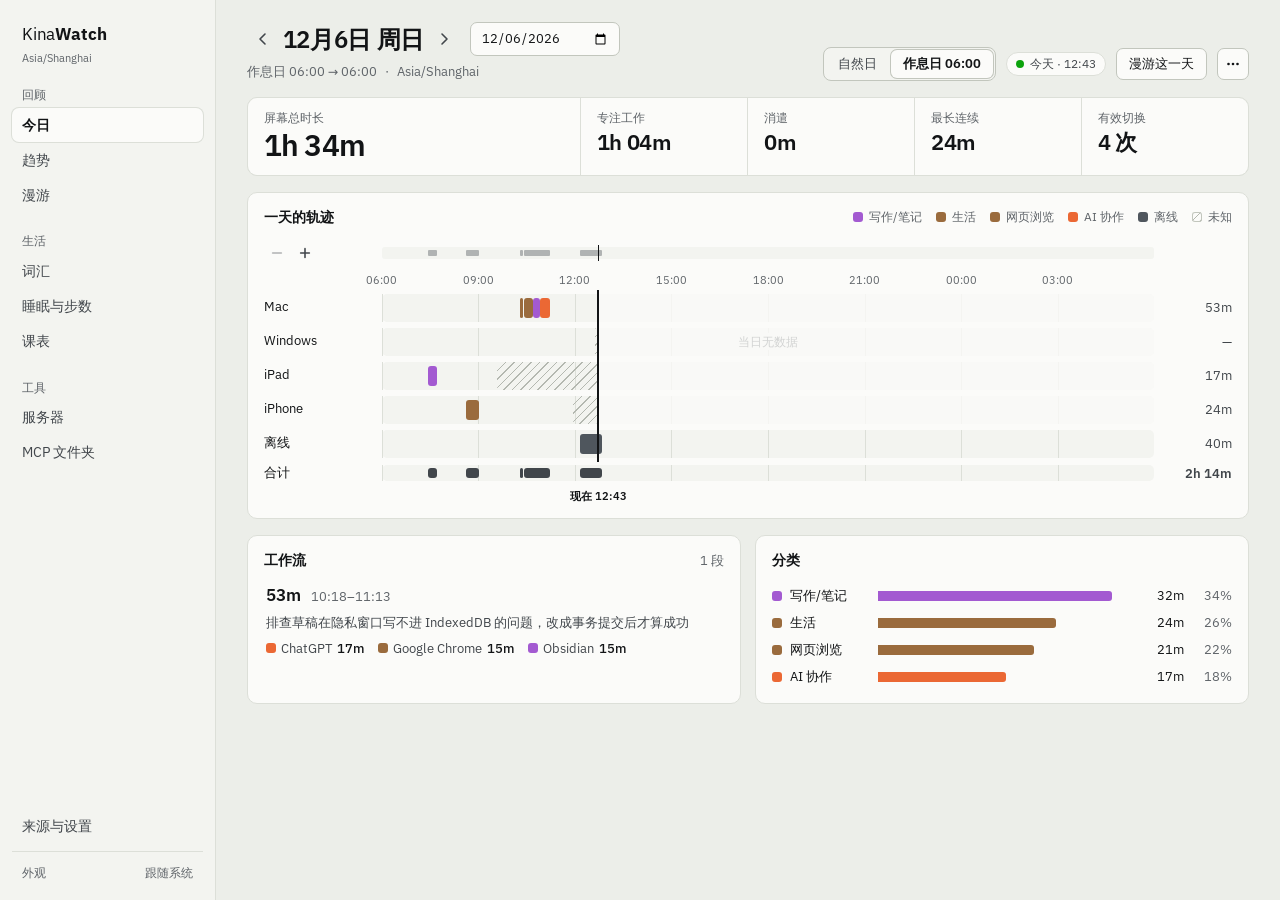
==== branch/cloud-resources/index.html @ ad437a4f "Update previews" ====
<!doctype html>
<html lang="zh-CN">
<head>
<meta charset="utf-8">
<meta name="viewport" content="width=device-width, initial-scale=1">
<meta name="color-scheme" content="light dark">
<title>KinaWatch</title>
  <script type="module" crossorigin src="./assets/index-CEOjoVOU.js"></script>
  <link rel="modulepreload" crossorigin href="./assets/time-CAY5uYnl.js">
  <link rel="modulepreload" crossorigin href="./assets/route-CMRrT-E0.js">
  <link rel="modulepreload" crossorigin href="./assets/settings-DSFRvYmw.js">
  <link rel="modulepreload" crossorigin href="./assets/drafts-D90-OTZx.js">
  <link rel="modulepreload" crossorigin href="./assets/sources-DfZK_-op.js">
  <link rel="stylesheet" crossorigin href="./assets/index-Bk5cP_tv.css">
</head>
<body>
<div id="root"></div>
</body>
</html>
---- branch/cloud-resources/assets/index-Bk5cP_tv.css ----
@font-face{font-family:IBM Plex Sans;font-style:normal;font-display:swap;font-weight:400;src:url(./ibm-plex-sans-cyrillic-ext-400-normal-g30qAdWV.woff2)format("woff2"),url(./ibm-plex-sans-cyrillic-ext-400-normal-Dsrv2Tcn.woff)format("woff");unicode-range:U+460-52F,U+1C80-1C8A,U+20B4,U+2DE0-2DFF,U+A640-A69F,U+FE2E-FE2F}@font-face{font-family:IBM Plex Sans;font-style:normal;font-display:swap;font-weight:400;src:url(./ibm-plex-sans-cyrillic-400-normal-DZqxrq2p.woff2)format("woff2"),url(./ibm-plex-sans-cyrillic-400-normal-BTotfTJu.woff)format("woff");unicode-range:U+301,U+400-45F,U+490-491,U+4B0-4B1,U+2116}@font-face{font-family:IBM Plex Sans;font-style:normal;font-display:swap;font-weight:400;src:url(./ibm-plex-sans-greek-400-normal-_efipK4i.woff2)format("woff2"),url(./ibm-plex-sans-greek-400-normal-D9ESIMu3.woff)format("woff");unicode-range:U+370-377,U+37A-37F,U+384-38A,U+38C,U+38E-3A1,U+3A3-3FF}@font-face{font-family:IBM Plex Sans;font-style:normal;font-display:swap;font-weight:400;src:url(./ibm-plex-sans-vietnamese-400-normal-DG4YqDda.woff2)format("woff2"),url(./ibm-plex-sans-vietnamese-400-normal-fK1oJ5dG.woff)format("woff");unicode-range:U+102-103,U+110-111,U+128-129,U+168-169,U+1A0-1A1,U+1AF-1B0,U+300-301,U+303-304,U+308-309,U+323,U+329,U+1EA0-1EF9,U+20AB}@font-face{font-family:IBM Plex Sans;font-style:normal;font-display:swap;font-weight:400;src:url(./ibm-plex-sans-latin-ext-400-normal-C5H60-Va.woff2)format("woff2"),url(./ibm-plex-sans-latin-ext-400-normal-RBey6euL.woff)format("woff");unicode-range:U+100-2BA,U+2BD-2C5,U+2C7-2CC,U+2CE-2D7,U+2DD-2FF,U+304,U+308,U+329,U+1D00-1DBF,U+1E00-1E9F,U+1EF2-1EFF,U+2020,U+20A0-20AB,U+20AD-20C0,U+2113,U+2C60-2C7F,U+A720-A7FF}@font-face{font-family:IBM Plex Sans;font-style:normal;font-display:swap;font-weight:400;src:url(./ibm-plex-sans-latin-400-normal-CDDApCn2.woff2)format("woff2"),url(./ibm-plex-sans-latin-400-normal-CYLoc0-x.woff)format("woff");unicode-range:U+??,U+131,U+152-153,U+2BB-2BC,U+2C6,U+2DA,U+2DC,U+304,U+308,U+329,U+2000-206F,U+20AC,U+2122,U+2191,U+2193,U+2212,U+2215,U+FEFF,U+FFFD}@font-face{font-family:IBM Plex Sans;font-style:normal;font-display:swap;font-weight:500;src:url(./ibm-plex-sans-cyrillic-ext-500-normal-Cs5J6C77.woff2)format("woff2"),url(./ibm-plex-sans-cyrillic-ext-500-normal-DB5PtV2g.woff)format("woff");unicode-range:U+460-52F,U+1C80-1C8A,U+20B4,U+2DE0-2DFF,U+A640-A69F,U+FE2E-FE2F}@font-face{font-family:IBM Plex Sans;font-style:normal;font-display:swap;font-weight:500;src:url(./ibm-plex-sans-cyrillic-500-normal-CocWQlwt.woff2)format("woff2"),url(./ibm-plex-sans-cyrillic-500-normal-ByOcLdNv.woff)format("woff");unicode-range:U+301,U+400-45F,U+490-491,U+4B0-4B1,U+2116}@font-face{font-family:IBM Plex Sans;font-style:normal;font-display:swap;font-weight:500;src:url(./ibm-plex-sans-greek-500-normal-JMMifIXV.woff2)format("woff2"),url(./ibm-plex-sans-greek-500-normal-CuWXN6rf.woff)format("woff");unicode-range:U+370-377,U+37A-37F,U+384-38A,U+38C,U+38E-3A1,U+3A3-3FF}@font-face{font-family:IBM Plex Sans;font-style:normal;font-display:swap;font-weight:500;src:url(./ibm-plex-sans-vietnamese-500-normal-e4dixQRQ.woff2)format("woff2"),url(./ibm-plex-sans-vietnamese-500-normal-BEb3_waV.woff)format("woff");unicode-range:U+102-103,U+110-111,U+128-129,U+168-169,U+1A0-1A1,U+1AF-1B0,U+300-301,U+303-304,U+308-309,U+323,U+329,U+1EA0-1EF9,U+20AB}@font-face{font-family:IBM Plex Sans;font-style:normal;font-display:swap;font-weight:500;src:url(./ibm-plex-sans-latin-ext-500-normal-DakdToA3.woff2)format("woff2"),url(./ibm-plex-sans-latin-ext-500-normal-D0aIdm-b.woff)format("woff");unicode-range:U+100-2BA,U+2BD-2C5,U+2C7-2CC,U+2CE-2D7,U+2DD-2FF,U+304,U+308,U+329,U+1D00-1DBF,U+1E00-1E9F,U+1EF2-1EFF,U+2020,U+20A0-20AB,U+20AD-20C0,U+2113,U+2C60-2C7F,U+A720-A7FF}@font-face{font-family:IBM Plex Sans;font-style:normal;font-display:swap;font-weight:500;src:url(./ibm-plex-sans-latin-500-normal-6ng42L7E.woff2)format("woff2"),url(./ibm-plex-sans-latin-500-normal-BgVn5rGT.woff)format("woff");unicode-range:U+??,U+131,U+152-153,U+2BB-2BC,U+2C6,U+2DA,U+2DC,U+304,U+308,U+329,U+2000-206F,U+20AC,U+2122,U+2191,U+2193,U+2212,U+2215,U+FEFF,U+FFFD}@font-face{font-family:IBM Plex Sans;font-style:normal;font-display:swap;font-weight:600;src:url(./ibm-plex-sans-cyrillic-ext-600-normal-DUMzJB7m.woff2)format("woff2"),url(./ibm-plex-sans-cyrillic-ext-600-normal-Bz0x94Yp.woff)format("woff");unicode-range:U+460-52F,U+1C80-1C8A,U+20B4,U+2DE0-2DFF,U+A640-A69F,U+FE2E-FE2F}@font-face{font-family:IBM Plex Sans;font-style:normal;font-display:swap;font-weight:600;src:url(./ibm-plex-sans-cyrillic-600-normal-71GNu3SW.woff2)format("woff2"),url(./ibm-plex-sans-cyrillic-600-normal-BGq0mW3O.woff)format("woff");unicode-range:U+301,U+400-45F,U+490-491,U+4B0-4B1,U+2116}@font-face{font-family:IBM Plex Sans;font-style:normal;font-display:swap;font-weight:600;src:url(./ibm-plex-sans-greek-600-normal-DzTrcv_p.woff2)format("woff2"),url(./ibm-plex-sans-greek-600-normal-D-CqTdkO.woff)format("woff");unicode-range:U+370-377,U+37A-37F,U+384-38A,U+38C,U+38E-3A1,U+3A3-3FF}@font-face{font-family:IBM Plex Sans;font-style:normal;font-display:swap;font-weight:600;src:url(./ibm-plex-sans-vietnamese-600-normal-DpPYBSTl.woff2)format("woff2"),url(./ibm-plex-sans-vietnamese-600-normal-DgdngZtN.woff)format("woff");unicode-range:U+102-103,U+110-111,U+128-129,U+168-169,U+1A0-1A1,U+1AF-1B0,U+300-301,U+303-304,U+308-309,U+323,U+329,U+1EA0-1EF9,U+20AB}@font-face{font-family:IBM Plex Sans;font-style:normal;font-display:swap;font-weight:600;src:url(./ibm-plex-sans-latin-ext-600-normal-DOrvGEcy.woff2)format("woff2"),url(./ibm-plex-sans-latin-ext-600-normal-DIrixKbi.woff)format("woff");unicode-range:U+100-2BA,U+2BD-2C5,U+2C7-2CC,U+2CE-2D7,U+2DD-2FF,U+304,U+308,U+329,U+1D00-1DBF,U+1E00-1E9F,U+1EF2-1EFF,U+2020,U+20A0-20AB,U+20AD-20C0,U+2113,U+2C60-2C7F,U+A720-A7FF}@font-face{font-family:IBM Plex Sans;font-style:normal;font-display:swap;font-weight:600;src:url(./ibm-plex-sans-latin-600-normal-CuJfVYMP.woff2)format("woff2"),url(./ibm-plex-sans-latin-600-normal-Cu4Hd6ag.woff)format("woff");unicode-range:U+??,U+131,U+152-153,U+2BB-2BC,U+2C6,U+2DA,U+2DC,U+304,U+308,U+329,U+2000-206F,U+20AC,U+2122,U+2191,U+2193,U+2212,U+2215,U+FEFF,U+FFFD}@font-face{font-family:IBM Plex Sans;font-style:normal;font-display:swap;font-weight:700;src:url(./ibm-plex-sans-cyrillic-ext-700-normal-BmRLXWpJ.woff2)format("woff2"),url(./ibm-plex-sans-cyrillic-ext-700-normal-DCQwxkRk.woff)format("woff");unicode-range:U+460-52F,U+1C80-1C8A,U+20B4,U+2DE0-2DFF,U+A640-A69F,U+FE2E-FE2F}@font-face{font-family:IBM Plex Sans;font-style:normal;font-display:swap;font-weight:700;src:url(./ibm-plex-sans-cyrillic-700-normal-D_uavGvn.woff2)format("woff2"),url(./ibm-plex-sans-cyrillic-700-normal-RFb1v-CK.woff)format("woff");unicode-range:U+301,U+400-45F,U+490-491,U+4B0-4B1,U+2116}@font-face{font-family:IBM Plex Sans;font-style:normal;font-display:swap;font-weight:700;src:url(./ibm-plex-sans-greek-700-normal-wyJ6jzdA.woff2)format("woff2"),url(./ibm-plex-sans-greek-700-normal-CkZN0sRy.woff)format("woff");unicode-range:U+370-377,U+37A-37F,U+384-38A,U+38C,U+38E-3A1,U+3A3-3FF}@font-face{font-family:IBM Plex Sans;font-style:normal;font-display:swap;font-weight:700;src:url(./ibm-plex-sans-vietnamese-700-normal-CkEo6LDy.woff2)format("woff2"),url(./ibm-plex-sans-vietnamese-700-normal-BV5B8Are.woff)format("woff");unicode-range:U+102-103,U+110-111,U+128-129,U+168-169,U+1A0-1A1,U+1AF-1B0,U+300-301,U+303-304,U+308-309,U+323,U+329,U+1EA0-1EF9,U+20AB}@font-face{font-family:IBM Plex Sans;font-style:normal;font-display:swap;font-weight:700;src:url(./ibm-plex-sans-latin-ext-700-normal-aMgXseD4.woff2)format("woff2"),url(./ibm-plex-sans-latin-ext-700-normal-DZH6Xh-4.woff)format("woff");unicode-range:U+100-2BA,U+2BD-2C5,U+2C7-2CC,U+2CE-2D7,U+2DD-2FF,U+304,U+308,U+329,U+1D00-1DBF,U+1E00-1E9F,U+1EF2-1EFF,U+2020,U+20A0-20AB,U+20AD-20C0,U+2113,U+2C60-2C7F,U+A720-A7FF}@font-face{font-family:IBM Plex Sans;font-style:normal;font-display:swap;font-weight:700;src:url(./ibm-plex-sans-latin-700-normal-Bxkt5Cjx.woff2)format("woff2"),url(./ibm-plex-sans-latin-700-normal-Bth3BMcD.woff)format("woff");unicode-range:U+??,U+131,U+152-153,U+2BB-2BC,U+2C6,U+2DA,U+2DC,U+304,U+308,U+329,U+2000-206F,U+20AC,U+2122,U+2191,U+2193,U+2212,U+2215,U+FEFF,U+FFFD}@font-face{font-family:IBM Plex Mono;font-style:normal;font-display:swap;font-weight:400;src:url(./ibm-plex-mono-cyrillic-ext-400-normal-xuaO2J-f.woff2)format("woff2"),url(./ibm-plex-mono-cyrillic-ext-400-normal-DMdlQ8Kv.woff)format("woff");unicode-range:U+460-52F,U+1C80-1C8A,U+20B4,U+2DE0-2DFF,U+A640-A69F,U+FE2E-FE2F}@font-face{font-family:IBM Plex Mono;font-style:normal;font-display:swap;font-weight:400;src:url(./ibm-plex-mono-cyrillic-400-normal-BSMlKf0J.woff2)format("woff2"),url(./ibm-plex-mono-cyrillic-400-normal-CEL4l2ZJ.woff)format("woff");unicode-range:U+301,U+400-45F,U+490-491,U+4B0-4B1,U+2116}@font-face{font-family:IBM Plex Mono;font-style:normal;font-display:swap;font-weight:400;src:url(./ibm-plex-mono-vietnamese-400-normal-BulugwFq.woff2)format("woff2"),url(./ibm-plex-mono-vietnamese-400-normal-DDuiU_S-.woff)format("woff");unicode-range:U+102-103,U+110-111,U+128-129,U+168-169,U+1A0-1A1,U+1AF-1B0,U+300-301,U+303-304,U+308-309,U+323,U+329,U+1EA0-1EF9,U+20AB}@font-face{font-family:IBM Plex Mono;font-style:normal;font-display:swap;font-weight:400;src:url(./ibm-plex-mono-latin-ext-400-normal-BmRBH3aV.woff2)format("woff2"),url(./ibm-plex-mono-latin-ext-400-normal-D3D2R8hC.woff)format("woff");unicode-range:U+100-2BA,U+2BD-2C5,U+2C7-2CC,U+2CE-2D7,U+2DD-2FF,U+304,U+308,U+329,U+1D00-1DBF,U+1E00-1E9F,U+1EF2-1EFF,U+2020,U+20A0-20AB,U+20AD-20C0,U+2113,U+2C60-2C7F,U+A720-A7FF}@font-face{font-family:IBM Plex Mono;font-style:normal;font-display:swap;font-weight:400;src:url(./ibm-plex-mono-latin-400-normal-DMJ8VG8y.woff2)format("woff2"),url(./ibm-plex-mono-latin-400-normal-CvHOgSBP.woff)format("woff");unicode-range:U+??,U+131,U+152-153,U+2BB-2BC,U+2C6,U+2DA,U+2DC,U+304,U+308,U+329,U+2000-206F,U+20AC,U+2122,U+2191,U+2193,U+2212,U+2215,U+FEFF,U+FFFD}@font-face{font-family:IBM Plex Mono;font-style:normal;font-display:swap;font-weight:500;src:url(./ibm-plex-mono-cyrillic-ext-500-normal-BqneJy0T.woff2)format("woff2"),url(./ibm-plex-mono-cyrillic-ext-500-normal-BIfNGwUT.woff)format("woff");unicode-range:U+460-52F,U+1C80-1C8A,U+20B4,U+2DE0-2DFF,U+A640-A69F,U+FE2E-FE2F}@font-face{font-family:IBM Plex Mono;font-style:normal;font-display:swap;font-weight:500;src:url(./ibm-plex-mono-cyrillic-500-normal-Bq9vWWag.woff2)format("woff2"),url(./ibm-plex-mono-cyrillic-500-normal-Ael50iVv.woff)format("woff");unicode-range:U+301,U+400-45F,U+490-491,U+4B0-4B1,U+2116}@font-face{font-family:IBM Plex Mono;font-style:normal;font-display:swap;font-weight:500;src:url(./ibm-plex-mono-vietnamese-500-normal-DZ4AoWbu.woff2)format("woff2"),url(./ibm-plex-mono-vietnamese-500-normal-C8zxqsMH.woff)format("woff");unicode-range:U+102-103,U+110-111,U+128-129,U+168-169,U+1A0-1A1,U+1AF-1B0,U+300-301,U+303-304,U+308-309,U+323,U+329,U+1EA0-1EF9,U+20AB}@font-face{font-family:IBM Plex Mono;font-style:normal;font-display:swap;font-weight:500;src:url(./ibm-plex-mono-latin-ext-500-normal-CAhNIIs5.woff2)format("woff2"),url(./ibm-plex-mono-latin-ext-500-normal-CZ70TYgx.woff)format("woff");unicode-range:U+100-2BA,U+2BD-2C5,U+2C7-2CC,U+2CE-2D7,U+2DD-2FF,U+304,U+308,U+329,U+1D00-1DBF,U+1E00-1E9F,U+1EF2-1EFF,U+2020,U+20A0-20AB,U+20AD-20C0,U+2113,U+2C60-2C7F,U+A720-A7FF}@font-face{font-family:IBM Plex Mono;font-style:normal;font-display:swap;font-weight:500;src:url(./ibm-plex-mono-latin-500-normal-DSY6xOcd.woff2)format("woff2"),url(./ibm-plex-mono-latin-500-normal-CB9ihrfo.woff)format("woff");unicode-range:U+??,U+131,U+152-153,U+2BB-2BC,U+2C6,U+2DA,U+2DC,U+304,U+308,U+329,U+2000-206F,U+20AC,U+2122,U+2191,U+2193,U+2212,U+2215,U+FEFF,U+FFFD}:root{--bg:#eceee9;--panel:#fbfbf9;--panel-2:#f3f4f0;--soft:#e7e9e3;--line:#dcdfd8;--line-2:#c2c6bd;--ink:#121416;--ink-2:#41464b;--ink-3:#5f6469;--sel:#121416;--sel-ink:#fff;--hatch:#b4b8b0;--c1:#2a78d6;--c2:#eb6834;--c3:#1baf7a;--c4:#eda100;--c5:#e87ba4;--c6:#008300;--c7:#4a3aa7;--c8:#e34948;--c9:#0aa1c2;--c10:#9a6b3d;--c11:#a35ad1;--c12:#7f9418;--unc:#a4a7a0;--offline:#4f565d;--good:#0ca30c;--warn:#fab219;--crit:#d03b3b;--good-ink:#0b6b0b;--warn-ink:#7a4f00;--crit-ink:#b02a2a;--warn-bg:#fbf3dc;--warn-line:#e3c266;--crit-bg:#fbebea;--crit-line:#e2a3a0;--ok-bg:#eaf5ea;--ok-line:#a9d3a9;--seq0:#e4e7e1;--seq1:#cde2fb;--seq2:#9ec5f4;--seq3:#6da7ec;--seq4:#3987e5;--seq5:#256abf;--seq6:#184f95;--seq7:#0d366b;--sans:"IBM Plex Sans","PingFang SC","Hiragino Sans GB","Noto Sans CJK SC","Microsoft YaHei",system-ui,sans-serif;--mono:"IBM Plex Mono",ui-monospace,"SF Mono",Menlo,monospace;--lightningcss-light:initial;--lightningcss-dark: ;color-scheme:light}@media (prefers-color-scheme:dark){:root:not([data-theme=light]){--bg:#0e0f10;--panel:#17191a;--panel-2:#1d1f21;--soft:#25282a;--line:#2b2e30;--line-2:#3d4143;--ink:#f1f2ef;--ink-2:#c6c8c3;--ink-3:#9da09b;--sel:#f1f2ef;--sel-ink:#111214;--hatch:#4a4e50;--c1:#3987e5;--c2:#d95926;--c3:#199e70;--c4:#c98500;--c5:#d55181;--c6:#2f9a2f;--c7:#9085e9;--c8:#e66767;--c9:#22b3d3;--c10:#b8875a;--c11:#b67de0;--c12:#9db236;--unc:#6f736e;--offline:#9aa1a7;--good-ink:#46c946;--warn-ink:#fab219;--crit-ink:#f07a7a;--warn-bg:#29230f;--warn-line:#6a5521;--crit-bg:#2c1918;--crit-line:#6e3532;--ok-bg:#15241a;--ok-line:#2f5a35;--seq0:#222527;--seq1:#1b2c42;--seq2:#184f95;--seq3:#256abf;--seq4:#3987e5;--seq5:#6da7ec;--seq6:#9ec5f4;--seq7:#cde2fb;--lightningcss-light: ;--lightningcss-dark:initial;color-scheme:dark}}:root[data-theme=dark]{--bg:#0e0f10;--panel:#17191a;--panel-2:#1d1f21;--soft:#25282a;--line:#2b2e30;--line-2:#3d4143;--ink:#f1f2ef;--ink-2:#c6c8c3;--ink-3:#9da09b;--sel:#f1f2ef;--sel-ink:#111214;--hatch:#4a4e50;--c1:#3987e5;--c2:#d95926;--c3:#199e70;--c4:#c98500;--c5:#d55181;--c6:#2f9a2f;--c7:#9085e9;--c8:#e66767;--c9:#22b3d3;--c10:#b8875a;--c11:#b67de0;--c12:#9db236;--unc:#6f736e;--offline:#9aa1a7;--good-ink:#46c946;--warn-ink:#fab219;--crit-ink:#f07a7a;--warn-bg:#29230f;--warn-line:#6a5521;--crit-bg:#2c1918;--crit-line:#6e3532;--ok-bg:#15241a;--ok-line:#2f5a35;--seq0:#222527;--seq1:#1b2c42;--seq2:#184f95;--seq3:#256abf;--seq4:#3987e5;--seq5:#6da7ec;--seq6:#9ec5f4;--seq7:#cde2fb;--lightningcss-light: ;--lightningcss-dark:initial;color-scheme:dark}*,:before,:after{box-sizing:border-box}html,body{margin:0}body{background:var(--bg);color:var(--ink);font-family:var(--sans);-webkit-font-smoothing:antialiased;font-size:14px;line-height:1.5}button,input,select,textarea{font:inherit;color:inherit}:focus-visible{outline:2px solid var(--c1);outline-offset:2px}a{color:var(--ink);-webkit-text-decoration-color:var(--line-2);text-decoration-color:var(--line-2);text-underline-offset:3px}a:hover{-webkit-text-decoration-color:var(--ink);text-decoration-color:var(--ink)}h1,h2,h3,h4,p{margin:0}.num{font-variant-numeric:tabular-nums}.mono{font-family:var(--mono);letter-spacing:-.01em;overflow-wrap:anywhere;font-size:.93em}.sr{clip:rect(0 0 0 0);white-space:nowrap;width:1px;height:1px;position:absolute;overflow:hidden}.shell{grid-template-columns:216px minmax(0,1fr);min-height:100vh;display:grid}.nav{border-right:1px solid var(--line);background:var(--panel-2);flex-direction:column;align-self:start;gap:20px;height:100vh;padding:22px 12px 16px;display:flex;position:sticky;top:0;overflow:auto}.brand{flex-direction:column;gap:2px;padding:0 10px;display:flex}.brand-name{letter-spacing:-.01em;font-size:17px}.brand-name b{font-weight:700}.brand-sub{color:var(--ink-3);font-size:11px}.nav-grp{flex-direction:column;gap:1px;display:flex}.nav-glabel{color:var(--ink-3);letter-spacing:.04em;padding:0 10px 4px;font-size:11.5px}.nav-item{min-height:34px;color:var(--ink-2);border-radius:7px;justify-content:space-between;align-items:center;gap:8px;padding:0 10px;font-size:14px;text-decoration:none;display:flex}.nav-item:hover{background:var(--soft);color:var(--ink)}.nav-item.on{background:var(--panel);color:var(--ink);box-shadow:0 0 0 1px var(--line);font-weight:600}.nav-hint{color:var(--ink-3);font-size:11.5px;font-weight:400}.nav-hint.warn{color:var(--warn-ink)}.nav-item.stalled:not(.on){color:var(--ink-3)}.nav-foot{flex-direction:column;gap:8px;margin-top:auto;display:flex}.nav-flags{border-top:1px solid var(--line);flex-direction:column;gap:4px;padding:10px 10px 0;display:flex}.nav-flag{color:var(--ink-3);justify-content:space-between;align-items:center;font-size:12px;display:flex}.theme-btn{color:var(--ink-3);cursor:pointer;background:0 0;border:0;padding:2px 0;font-size:12px}.theme-btn:hover{color:var(--ink)}.main{flex-direction:column;gap:16px;width:100%;min-width:0;max-width:2000px;margin:0 auto;padding:22px clamp(20px,2.4vw,44px) 64px;display:flex;container:main/inline-size}.page-h{flex-wrap:wrap;justify-content:space-between;align-items:flex-end;gap:10px 20px;display:flex}.page-t{letter-spacing:-.015em;font-size:24px;font-weight:600;line-height:1.2}.row{flex-wrap:wrap;align-items:center;gap:8px;display:flex}.between{justify-content:space-between}.stack{flex-direction:column;gap:12px;min-width:0;display:flex}.card{border:1px solid var(--line);background:var(--panel);border-radius:10px;min-width:0;padding:14px 16px}.card-h{flex-wrap:wrap;justify-content:space-between;align-items:baseline;gap:8px 16px;margin-bottom:12px;display:flex}.card-t{font-size:14px;font-weight:600}.sub{color:var(--ink-3);font-size:12.5px}.lbl{color:var(--ink-3);font-size:12px}.strong{color:var(--ink);font-weight:600}.cols{grid-template-columns:repeat(auto-fit,minmax(min(400px,100%),1fr));align-items:stretch;gap:14px;display:grid}.btn{border:1px solid var(--line-2);background:var(--panel);height:32px;color:var(--ink);white-space:nowrap;cursor:pointer;border-radius:7px;justify-content:center;align-items:center;gap:6px;padding:0 12px;font-size:13px;text-decoration:none;display:inline-flex}a.btn{color:var(--ink);text-decoration:none}.btn:hover{background:var(--soft)}.btn.primary{border-color:var(--sel);background:var(--sel);color:var(--sel-ink)}.btn.primary:hover{opacity:.88}.btn.ghost{color:var(--ink-2);background:0 0;border-color:#0000}.btn.ghost:hover{background:var(--soft)}.btn.icon{width:32px;padding:0}.btn.sm{height:26px;padding:0 8px;font-size:12px}.btn.icon.sm{width:26px;padding:0}.btn.danger{color:var(--crit-ink)}.btn:disabled{opacity:.4;cursor:not-allowed}.btn:disabled:hover{background:var(--panel)}.btn.primary:disabled:hover{background:var(--sel);opacity:.4}.btn.ghost:disabled:hover{background:0 0}.seg{border:1px solid var(--line-2);background:var(--panel-2);border-radius:8px;gap:2px;padding:2px;display:inline-flex}.seg button{height:28px;color:var(--ink-2);white-space:nowrap;cursor:pointer;background:0 0;border:0;border-radius:6px;padding:0 12px;font-size:13px}.seg button:hover{color:var(--ink)}.seg button.on{background:var(--panel);color:var(--ink);box-shadow:0 0 0 1px var(--line-2);font-weight:600}.chip{border:1px solid var(--line);background:var(--panel);min-height:24px;color:var(--ink-2);white-space:nowrap;border-radius:999px;align-items:center;gap:6px;padding:0 9px;font-size:12px;display:inline-flex}.chip.xs{gap:4px;min-height:18px;padding:0 7px;font-size:11px}.st{align-items:center;gap:6px;display:inline-flex}.st:before{content:"";flex:none;width:8px;height:8px}.st-good:before{background:var(--good);border-radius:50%}.st-warn:before{background:var(--warn);clip-path:polygon(50% 0,100% 100%,0 100%);width:10px;height:9px}.st-crit:before{background:var(--crit);width:7px;height:7px;transform:rotate(45deg)}.st-unk:before{border:1.5px dashed var(--ink-3);border-radius:50%;width:9px;height:9px}.st-off:before{border:1.5px solid var(--ink-3);border-radius:50%;width:8px;height:8px}.st-busy:before{border:1.5px solid var(--ink-3);border-top-color:#0000;border-radius:50%;width:9px;height:9px;animation:.9s linear infinite kwspin}@keyframes kwspin{to{transform:rotate(360deg)}}@media (prefers-reduced-motion:reduce){.st-busy:before{animation:none}}.hatch{background-image:repeating-linear-gradient(135deg,var(--hatch) 0 1px,transparent 1px 6px)}.inp{border:1px solid var(--line-2);background:var(--panel);min-width:0;height:34px;color:var(--ink);border-radius:7px;padding:0 10px;font-size:13px}.inp:disabled{opacity:.55}.ta{border:1px solid var(--line-2);background:var(--panel);width:100%;min-height:92px;color:var(--ink);resize:vertical;border-radius:8px;padding:10px 12px;font-size:14px;line-height:1.65;display:block}.ta[readonly]{background:var(--panel-2)}.field{flex-direction:column;gap:5px;min-width:0;display:flex}.field>label{color:var(--ink-3);font-size:12px}.banner{border:1px solid var(--line-2);background:var(--panel-2);border-radius:8px;flex-wrap:wrap;justify-content:space-between;align-items:center;gap:8px 14px;padding:8px 12px;font-size:12.5px;line-height:1.55;display:flex}.banner.warn{border-color:var(--warn-line);background:var(--warn-bg)}.banner.crit{border-color:var(--crit-line);background:var(--crit-bg)}.banner.ok{border-color:var(--ok-line);background:var(--ok-bg)}.banner-txt{text-wrap:pretty;flex:320px;min-width:0}.tiles{border:1px solid var(--line);background:var(--line);border-radius:10px;flex-wrap:wrap;gap:1px;display:flex;overflow:hidden}.tile{background:var(--panel);flex-direction:column;flex:150px;gap:2px;min-width:0;padding:11px 16px 12px;display:flex}.tile .lbl{text-overflow:ellipsis;white-space:nowrap;font-size:11.5px;overflow:hidden}.tile .v{letter-spacing:-.02em;overflow-wrap:anywhere;font-size:22px;font-weight:600;line-height:1.25}.tile .v.na{color:var(--ink-3);font-size:16px;font-weight:500}.tile .s{color:var(--ink-3);text-wrap:pretty;font-size:11.5px}.tile.hero{flex:2 300px}.tile.hero .v{letter-spacing:-.025em;font-size:30px;line-height:1.15}.swatch{border-radius:3px;flex:none;width:10px;height:10px;display:inline-block}.dtr{border-bottom:1px solid var(--line);align-items:baseline;gap:10px;padding:5px 0;font-size:12.5px;display:grid}.dtr.h{color:var(--ink-3);padding-top:0;font-size:12px}.dtr:last-child{border-bottom:0}.r{text-align:right}.trunc{text-overflow:ellipsis;white-space:nowrap;min-width:0;overflow:hidden}.kv{grid-template-columns:auto minmax(0,1fr);gap:4px 16px;margin:0;font-size:12.5px;display:grid}.kv dt{color:var(--ink-3)}.kv dd{overflow-wrap:anywhere;min-width:0;margin:0}.empty{border:1px dashed var(--line-2);color:var(--ink-3);text-align:center;border-radius:8px;padding:14px;font-size:12.5px}.legend{flex-wrap:wrap;align-items:center;gap:6px 14px;display:flex}.legend>span{color:var(--ink-3);align-items:center;gap:6px;font-size:12px;display:inline-flex}.err{color:var(--crit-ink);font-size:12.5px}.skel{background:linear-gradient(90deg,var(--panel-2),var(--soft),var(--panel-2));background-size:200% 100%;border-radius:10px;min-height:120px;animation:1.4s ease-in-out infinite kwskel}@keyframes kwskel{to{background-position:-200% 0}}@media (prefers-reduced-motion:reduce){.skel{animation:none}}.more{position:relative}.more-menu{z-index:20;border:1px solid var(--line-2);background:var(--panel);border-radius:8px;flex-direction:column;min-width:190px;padding:4px;display:flex;position:absolute;top:calc(100% + 4px);right:0;box-shadow:0 8px 24px #00000024}.more-item{width:100%;min-height:32px;color:var(--ink);font:inherit;text-align:left;white-space:nowrap;cursor:pointer;background:0 0;border:0;border-radius:6px;align-items:center;gap:8px;padding:0 10px;font-size:13px;text-decoration:none;display:flex}.more-item:hover,.more-item:focus-visible{background:var(--soft);outline:none}.more-item:disabled{color:var(--ink-3);cursor:default;background:0 0}.md{overflow-wrap:anywhere;font-size:15px;line-height:1.8}.md>*+*{margin-top:8px}.md h2{margin-top:16px;font-size:18px;font-weight:600}.md h3{margin-top:14px;font-size:16px;font-weight:600}.md h4{margin-top:12px;font-size:15px;font-weight:600}.md ul{margin:4px 0;padding-left:22px}.md pre{background:var(--panel-2);border-radius:8px;padding:10px 12px;font-size:13px;overflow:auto}.md code{font-family:var(--mono);font-size:.92em}.md blockquote{border-left:2px solid var(--line-2);color:var(--ink-2);margin:0;padding-left:12px}.md-wiki{color:var(--c1)}.strip{flex-direction:column;gap:6px;display:flex}.strip-body{-webkit-user-select:none;user-select:none;touch-action:pan-y;flex-direction:column;gap:6px;display:flex}.strip.zoomed .strip-body .track{cursor:grab}.strip.dragging,.strip.dragging *{cursor:grabbing!important}.zoomrow{min-height:26px}.zoom-btns{flex-wrap:nowrap}.zoom-r{justify-content:flex-end;display:flex}.zoom-label{color:var(--ink-2);white-space:nowrap;font-size:11px}.mm{background:var(--panel-2);border-radius:3px;height:12px;position:relative}.strip.zoomed .mm{cursor:pointer}.mm-b{background:var(--ink-3);opacity:.45;border-radius:1px;position:absolute;top:3px;bottom:3px}.mm-now{background:var(--ink);width:1.5px;margin-left:-.75px;position:absolute;top:-2px;bottom:-2px}.mm-win{border:1.5px solid var(--ink);background:#7f7f7f1f;border-radius:3px;position:absolute;top:-2px;bottom:-2px}.lane{grid-template-columns:104px minmax(0,1fr) 64px;align-items:center;gap:14px;display:grid}.lane-l{color:var(--ink);flex-direction:column;min-width:0;font-size:13px;line-height:1.25;display:flex}.lane-r{color:var(--ink-2);text-align:right;font-size:12.5px}.axis{height:16px;position:relative}.tick{color:var(--ink-3);white-space:nowrap;font-size:11px;position:absolute;top:0;transform:translate(-50%)}.now-tick{color:var(--ink);font-weight:600}.track{background-color:var(--panel-2);border-radius:5px;height:28px;position:relative}.gline{background:var(--line);pointer-events:none;width:1px;position:absolute;top:0;bottom:0}.track.thin{height:16px}.blk{cursor:pointer;border:0;border-radius:3px;min-width:3px;padding:0;position:absolute;top:4px;bottom:4px}.blk:hover{filter:brightness(1.08)saturate(1.15)}.blk.sel{z-index:2;box-shadow:0 0 0 2px var(--panel),0 0 0 4px var(--ink)}.blk.edited:after{content:"";background:var(--ink);width:8px;height:8px;box-shadow:0 0 0 2px var(--panel);border-radius:50%;position:absolute;top:-5px;right:-4px}.blk.conflict{outline:2px dashed var(--crit);outline-offset:1px}.blk.static{cursor:default;background:var(--ink-2);top:3px;bottom:3px}.blk.static:hover{filter:none}.zone{pointer-events:none;border-radius:4px;position:absolute;top:0;bottom:0}.zone.future{background:var(--panel);opacity:.78;border-left:1.5px dashed var(--line-2);border-radius:0 4px 4px 0}.zone-text{color:var(--ink-2);white-space:nowrap;pointer-events:none;justify-content:center;align-items:center;padding:0 8px;font-size:11.5px;display:flex;position:absolute;inset:0}.zone-text span{background:var(--panel-2);border-radius:4px;padding:0 6px}.nowline{background:var(--ink);pointer-events:none;z-index:3;width:2px;margin-left:-1px;position:absolute;top:-4px;bottom:-4px}.track.addable,.strip.zoomed .strip-body .track.addable{cursor:crosshair}.add-hint{background:var(--ink-2);pointer-events:none;z-index:3;width:1px;position:absolute;top:0;bottom:0}.add-hint[hidden]{display:none}.add-hint span{background:var(--panel);color:var(--ink);white-space:nowrap;box-shadow:0 0 0 1px var(--line-2);border-radius:4px;padding:0 5px;font-size:11px;font-style:normal;line-height:16px;position:absolute;top:50%;left:5px;transform:translateY(-50%)}.add-hint.flip span{left:auto;right:5px}.blk.ghost{z-index:2;cursor:default;pointer-events:none;background:color-mix(in srgb,var(--ink) 18%,transparent);outline:1.5px dashed var(--ink-2);outline-offset:-1px}.blk.ghost:hover{filter:none}.insp{border:1px solid var(--line);background:var(--panel-2);border-radius:9px;flex-direction:column;gap:10px;margin-top:12px;padding:8px 8px 8px 12px;display:flex}.insp-bar{flex-wrap:wrap;align-items:center;gap:6px 12px;min-height:34px;display:flex}.insp-main{align-items:baseline;gap:8px;min-width:0;max-width:44%;display:flex}.insp-act{align-items:center;gap:6px;margin-left:auto;display:flex}.insp-ev{border-top:1px solid var(--line);flex-direction:column;gap:10px;padding-top:10px;display:flex}.insp-form{grid-template-columns:88px 88px minmax(0,1fr) minmax(0,1.5fr) 150px;gap:10px;display:grid}.insp-form.added{grid-template-columns:88px 88px minmax(0,1fr) 170px}.insp-edit{flex-direction:column;gap:10px;display:flex}.insp-f{flex-wrap:wrap;justify-content:space-between;align-items:center;gap:8px 12px;padding-right:4px;display:flex}.wf-mark{z-index:2;border:1.5px solid var(--ink);pointer-events:none;border-radius:6px;position:absolute;top:-2px;bottom:-2px}.wflist{flex-direction:column;display:flex}.wfc{border-bottom:1px solid var(--line);flex-direction:column;gap:4px;padding:12px 2px;display:flex}.wfc:first-child{padding-top:0}.wfc:last-child{border-bottom:0;padding-bottom:0}.wfc-head{justify-content:space-between;align-items:center;gap:10px;min-height:24px;display:flex}.wfc-span{min-width:0;color:inherit;text-align:left;cursor:pointer;background:0 0;border:0;flex-wrap:wrap;align-items:baseline;gap:0 10px;padding:0;display:flex}.wfc-span:hover .wfc-dur{text-underline-offset:3px;text-decoration:underline}.wfc-dur{color:var(--ink);white-space:nowrap;font-size:17px;font-weight:600;line-height:1.4}.wfc-apps{color:var(--ink-2);flex-wrap:wrap;gap:2px 14px;margin:0;padding:0;font-size:12.5px;line-height:1.6;list-style:none;display:flex}.wfc-apps li{overflow-wrap:anywhere;flex-wrap:wrap;align-items:center;gap:0 5px;min-width:0;display:inline-flex}.wfc-apps .num{color:var(--ink);font-weight:500}.wfc-edit{opacity:0;flex:none}.wfc:hover .wfc-edit,.wfc-edit:focus-visible{opacity:1}@media (hover:none){.wfc-edit{opacity:1}}.wf-text{text-wrap:pretty;white-space:pre-wrap;min-width:0;font-size:13px;line-height:1.6}.wf-text.clamp{-webkit-line-clamp:2;-webkit-box-orient:vertical;display:-webkit-box;overflow:hidden}.wf-text.can{cursor:pointer}.wf-text.muted{color:var(--ink-3)}.wf-text.auto{color:var(--ink-2)}.bar-row{grid-template-columns:96px minmax(0,1fr) 62px 38px;align-items:center;gap:10px;min-height:25px;font-size:12.5px;display:grid}.bar-track{height:10px;display:block}.bar{border-radius:0 3px 3px 0;min-width:2px;height:10px;display:block}.tgrid{grid-template-columns:minmax(0,1fr);grid-template-areas:"wf""cat";gap:14px;display:grid}.a-wf{grid-area:wf}.a-cat{grid-area:cat}@container main (width>=820px){.tgrid{grid-template-columns:repeat(2,minmax(0,1fr));grid-template-areas:"wf cat"}}@container main (width>=1440px){.tgrid{grid-template-columns:minmax(0,1.7fr) minmax(0,1fr)}}.hm-wrap{padding-bottom:4px;overflow-x:auto}.hm-days{grid-template-rows:repeat(7,var(--hm));color:var(--ink-3);gap:3px;font-size:10.5px;display:grid}.hm-days span{align-items:center;display:flex}.hm-months{height:16px;color:var(--ink-3);font-size:11px;position:relative}.hm-months span{white-space:nowrap;position:absolute;top:0}.hm{grid-template-rows:repeat(7,var(--hm));grid-auto-flow:column;grid-auto-columns:var(--hm);gap:3px;display:grid}.hm .cell{width:var(--hm);height:var(--hm)}.period{white-space:nowrap;flex-wrap:nowrap;font-size:13px}.avgl{z-index:1;border-top:1.5px dashed var(--ink-2);pointer-events:none;position:absolute;left:0;right:0}.avg-key{border-top:1.5px dashed var(--ink-2);width:16px;display:inline-block}.cell{border-radius:3px;flex:none;width:12px;height:12px;display:inline-block}.lv0{background:var(--seq0);box-shadow:inset 0 0 0 1px var(--line-2)}.lv1{background:var(--seq1)}.lv2{background:var(--seq2)}.lv3{background:var(--seq3)}.lv4{background:var(--seq4)}.lv5{background:var(--seq5)}.lv6{background:var(--seq6)}.lv7{background:var(--seq7)}.inc{background-color:var(--panel);background-image:repeating-linear-gradient(135deg,var(--ink-3) 0 1px,transparent 1px 4px);box-shadow:inset 0 0 0 1px var(--ink-3)}.fut{outline:1px dashed var(--line-2);outline-offset:-1px;background:0 0}.unk{background:var(--panel-2);box-shadow:inset 0 0 0 1px var(--line)}.blank{visibility:hidden}.cell.today{outline:1.5px solid var(--ink);outline-offset:1px}.chart{height:200px;margin-left:44px;position:relative}.chart.short{height:160px}.gl{border-top:1px solid var(--line);position:absolute;left:0;right:0}.gl span{text-align:right;width:38px;color:var(--ink-3);font-size:11px;position:absolute;top:-8px;left:-44px}.gl.base{border-top-color:var(--line-2)}.bars{align-items:flex-end;gap:2px;display:flex;position:absolute;inset:0}.colbtn{background:0 0;border:0;border-radius:4px;flex-direction:column;flex:1 1 0;justify-content:flex-end;align-items:center;gap:2px;height:100%;padding:0;display:flex;position:relative}button.colbtn{cursor:pointer}button.colbtn:hover,.colbtn.sel{background:var(--soft)}.colfill{background:var(--c1);border-radius:4px 4px 0 0;width:min(18px,80%);display:block}.colfill.inc{border-radius:4px 4px 0 0}.colfill.live{background:var(--seq3)}.chart.few .colfill{width:min(44px,55%)}.colfill.zero{background:var(--line-2);border-radius:2px;height:3px!important}.colfill.mid{border-radius:0}.colfill.unk{background-color:#0000;background-image:repeating-linear-gradient(135deg,var(--hatch) 0 1px,transparent 1px 5px);opacity:.55;border-radius:4px;height:100%!important}.xlab{gap:2px;margin:6px 0 0 44px;display:flex}.xlab span{color:var(--ink-3);text-align:center;white-space:nowrap;flex:1 1 0;font-size:10.5px;line-height:1.35}.metric-cap{margin:0 2px 6px}.metric-cap b{color:var(--ink);font-size:13px;font-weight:600}.kpis{border:1px solid var(--line);background:var(--line);border-radius:10px;grid-template-columns:repeat(5,minmax(0,1fr));gap:1px;display:grid;overflow:hidden}.kpi{background:var(--panel);flex-direction:column;gap:2px;min-width:0;padding:11px 16px 12px;display:flex}.kpi-l{color:var(--ink-3);white-space:nowrap;font-size:11.5px}.kpi-row{justify-content:space-between;align-items:flex-end;gap:8px;min-height:30px;display:flex}.kpi-v{letter-spacing:-.02em;white-space:nowrap;font-size:22px;font-weight:600;line-height:1.25}.kpi-v.na{color:var(--ink-3);font-size:16px;font-weight:500}.kpi-m{color:var(--ink-3);text-overflow:ellipsis;white-space:nowrap;font-size:11.5px;overflow:hidden}.spark{flex:none;margin-bottom:4px}.spark rect{fill:var(--c1)}.spark .spark-live{fill:var(--seq3)}.spark .spark-na{fill:var(--line-2)}.dlt{color:var(--ink-3);white-space:nowrap;margin-bottom:3px;font-size:12px}.dlt.up,.dlt.dn{color:var(--ink-2)}@container main (width<=860px){.kpis{grid-template-columns:repeat(2,minmax(0,1fr))}.kpi:last-child{grid-column:1/-1}}.yp{grid-template-columns:minmax(0,1fr);align-items:start;gap:18px 32px;display:grid}@container main (width>=1120px){.yp{grid-template-columns:max-content minmax(180px,1fr)}}.yg{--hm:13px;--hm-step:16px;grid-template-columns:22px auto 118px;gap:4px 10px;width:max-content;display:grid}@container main (width<=1439px){.yg{--hm:11px;--hm-step:14px}}.yg-h,.yg-ml{color:var(--ink-3);white-space:nowrap;font-size:10.5px}.yg-ml{align-self:end;line-height:12px}.wdavg{grid-template-rows:repeat(7,var(--hm));gap:3px;display:grid}.wdrow{color:var(--ink-2);white-space:nowrap;align-items:center;gap:6px;font-size:10.5px;line-height:1;display:flex}.wdrow i{height:calc(var(--hm) - 4px);background:var(--seq4);border-radius:2px;flex:none;min-width:1px;display:block}.mavg{height:34px;position:relative}.mseg{cursor:pointer;background:0 0;border:0;border-radius:3px;flex-direction:column;justify-content:flex-end;gap:2px;padding:0 2px;display:flex;position:absolute;top:0;bottom:0}.mseg:hover,.mseg.sel{background:var(--soft)}.mbar{align-items:flex-end;height:18px;display:flex}.mbar i{background:var(--c1);border-radius:2px 2px 0 0;width:100%;min-height:2px;display:block}.mbar i.live{background:var(--seq3)}.mbar i.unk{background-color:#0000;background-image:repeating-linear-gradient(135deg,var(--hatch) 0 1px,transparent 1px 4px);opacity:.6;height:100%}.mseg .num{color:var(--ink-2);text-align:center;font-size:10.5px;line-height:12px}.mseg.sel .num{color:var(--ink);font-weight:600}.ygw{min-width:0}.yside{flex-direction:column;gap:14px;min-width:0;display:flex}.ymix{display:none}@container main (width>=1560px){.ymix{display:block}}.ymix-list{grid-template-columns:repeat(2,minmax(0,1fr));gap:0 24px;display:grid}.ymrow{grid-template-columns:96px minmax(0,1fr) 48px;align-items:center;gap:8px;min-height:23px;font-size:12px;display:grid}.ymbar{background:var(--panel-2);border-radius:3px;height:6px;display:block}.ymbar i{border-radius:3px;height:6px;display:block}.facts{grid-template-columns:repeat(auto-fill,minmax(180px,1fr));align-content:start;gap:0 24px;margin:0;display:grid}.facts>div{border-bottom:1px solid var(--line);justify-content:space-between;align-items:baseline;gap:12px;padding:6px 0;font-size:12.5px;display:flex}.facts dt{color:var(--ink-3);white-space:nowrap}.facts dd{text-align:right;white-space:nowrap;margin:0}.rstats{border-bottom:1px solid var(--line);flex-wrap:wrap;gap:8px 36px;margin-bottom:14px;padding-bottom:12px;display:flex}.rstats>div{flex-direction:column;gap:2px;min-width:0;display:flex}.rs-v{white-space:nowrap;align-items:baseline;gap:6px;font-size:16px;font-weight:600;display:flex}.rs-v .swatch{align-self:center}.rs-v .sub,.rs-v .dlt{font-weight:400}.chart.sd{height:180px}.stk{border-radius:3px 3px 0 0;flex-direction:column-reverse;gap:1px;width:min(18px,80%);display:flex;overflow:hidden}.chart.few .stk{width:min(44px,55%)}.stk i{flex:1 1 0;min-height:0;transition:opacity .12s;display:block}.stk.inc{opacity:.45}.stk.live{opacity:.75}svg.pie{width:100%;max-width:420px;margin:0 auto 6px;display:block;overflow:visible}.appcat{color:var(--ink-3);flex:none;font-size:11px}.mini-wait{background:var(--panel-2);border-radius:3px;width:84px;height:16px;display:block}.pie circle{transition:stroke-width .12s,opacity .12s}.pie g{transition:opacity .12s}.pie-line{fill:none;stroke:var(--line-2);stroke-width:1px}.pie-l{fill:var(--ink-2);font-size:11.5px}.pie-p{fill:var(--ink-3);font-variant-numeric:tabular-nums}.pie-v{fill:var(--ink);text-anchor:middle;font-variant-numeric:tabular-nums;font-size:21px;font-weight:600}.pie-c{fill:var(--ink-3);text-anchor:middle;font-size:11.5px}@media (prefers-reduced-motion:reduce){.pie circle,.pie g{transition:none}}.rgrid{border-top:1px solid var(--line);grid-template-columns:minmax(0,1fr);gap:20px 36px;margin-top:16px;padding-top:14px;display:grid}@container main (width>=1060px){.rgrid{grid-template-columns:repeat(2,minmax(0,1fr))}.rgrid .rsec{max-width:none}}.rsec{min-width:0;max-width:760px}.rsec-h{align-items:baseline;gap:10px;margin-bottom:4px;display:flex}.rsec-h h3{font-size:13px;font-weight:600}.tbl{flex-direction:column;min-width:0;display:flex}.tr{border-bottom:1px solid var(--line);align-items:center;gap:10px;min-height:27px;padding:0 4px;font-size:12.5px;display:grid}.tr:last-child{border-bottom:0}.tr.thd{min-height:24px;color:var(--ink-3);font-size:11px}.tr.hl{background:var(--soft);border-radius:4px}.tr.ct{grid-template-columns:minmax(72px,1fr) 66px 34px 58px 84px 60px}.tr.ut{grid-template-columns:minmax(0,1fr) 66px 34px}.nm{align-items:center;gap:7px;min-width:0;display:flex}.tmore{color:var(--ink-2);cursor:pointer;background:0 0;border:0;align-self:flex-start;margin-top:4px;padding:4px;font-size:12px}.tmore:hover{color:var(--ink);text-underline-offset:3px;text-decoration:underline}.mini{width:84px;height:16px;display:block}@container main (width<=640px){.xs-hide{display:none}.tr.ct{grid-template-columns:minmax(0,1fr) 64px 56px 54px}.tr.ct>:nth-child(3){display:none}}.tags{flex-wrap:wrap;gap:5px;display:flex}.tagbtn{border:1px solid var(--line-2);background:var(--panel);height:24px;color:var(--ink-2);cursor:pointer;border-radius:999px;align-items:center;gap:5px;padding:0 9px;font-size:12.5px;display:inline-flex}.tagbtn:hover{background:var(--soft)}.tagbtn.on{border-color:var(--sel);background:var(--sel);color:var(--sel-ink)}.tagbtn .num{opacity:.75;font-size:11px}.wcol{flex-direction:column;flex:1 1 0;justify-content:flex-end;align-items:center;gap:2px;height:100%;display:flex}.deck{border-bottom:1px solid var(--line);grid-template-columns:minmax(0,1fr) 64px;gap:4px 12px;padding:7px 0;font-size:12.5px;display:grid}.deck:first-child{padding-top:0}.deck:last-child{border-bottom:0}.deck-n{flex-wrap:wrap;grid-column:1/-1;gap:2px 14px;font-size:11.5px;display:flex}.deck-n i{color:var(--ink-3);opacity:.8;font-style:normal}.dbar{grid-column:1/-1;gap:2px;height:8px;display:flex}.dbar span{height:8px;display:block}.dbar span:first-child{border-radius:3px 0 0 3px}.dbar span:last-child{border-radius:0 3px 3px 0}.cs-new{background:var(--unc)}.cs-lrn{background:var(--c2)}.cs-rev{background:var(--c1)}.cs-sus{background-color:var(--panel);background-image:repeating-linear-gradient(135deg,var(--ink-3) 0 1px,transparent 1px 4px);box-shadow:inset 0 0 0 1px var(--ink-3)}.wrow{border-bottom:1px solid var(--line);grid-template-columns:minmax(0,1fr) minmax(0,2fr) 140px 64px;align-items:baseline;gap:2px 14px;padding:5px 0;font-size:12.5px;display:grid}.wrow:last-child{border-bottom:0}.term{font-size:13.5px;font-weight:600}.cell.gs{background-image:radial-gradient(circle,var(--panel) 0 1.6px,transparent 2.2px)}.sleep-hm .cell:not(.blank):not(.fut){cursor:pointer}.cell.sel{outline:2px solid var(--ink);outline-offset:1px}.facts .linkbtn{font:inherit;color:var(--ink-3);cursor:pointer;background:0 0;border:0;padding:0}.facts .linkbtn:hover{color:var(--ink);text-underline-offset:2px;text-decoration:underline}.daynav{align-items:center;gap:4px;display:flex}.daynav .inp{height:30px;padding:0 8px}.sd{grid-template-columns:232px minmax(0,1fr);align-items:center;gap:16px 28px;display:grid}.sd-dial{width:232px;height:232px;display:block}.sd-track{fill:none;stroke:var(--panel-2);stroke-width:18px}.sd-tk{stroke:var(--line-2);stroke-width:1px}.sd-tk.major{stroke:var(--ink-3);stroke-width:1.5px}.sd-hl{fill:var(--ink-3);text-anchor:middle;dominant-baseline:central;font-size:10.5px}.sd-arc{fill:none;stroke:var(--c1);stroke-width:18px}.sd-arc.nap{stroke:var(--c4)}.sd-arc.eve{stroke:var(--c7)}.sd-arc.guess{stroke:color-mix(in srgb,var(--c1) 55%,transparent);stroke-dasharray:5 3}.sd-arc.inbed{stroke:var(--hatch)}.sd-big{fill:var(--ink);text-anchor:middle;font-size:24px;font-weight:600}.sd-lab{fill:var(--ink-3);text-anchor:middle;font-size:11px}.sd-facts{grid-template-columns:1fr}.scol span.part{background:var(--panel);box-shadow:inset 0 0 0 1.5px var(--c2)}.bgrid{grid-template-columns:minmax(0,1fr);align-items:start;gap:14px;display:grid}.bside{grid-template-columns:repeat(auto-fit,minmax(min(420px,100%),1fr));align-items:start;gap:14px;display:grid}@container main (width>=1280px){.bgrid{grid-template-columns:minmax(0,1.5fr) minmax(0,1fr)}.bside{grid-template-columns:minmax(0,1fr)}}.drop{border:1.5px dashed var(--line-2);background:var(--panel-2);border-radius:10px;flex-wrap:wrap;align-items:center;gap:8px 12px;padding:10px 12px;display:flex}.file{position:relative;overflow:hidden}.file input{opacity:0;cursor:pointer;position:absolute;inset:0}.file:focus-within{outline:2px solid var(--c1);outline-offset:2px}.file.disabled{opacity:.4;pointer-events:none}.nowcards{grid-template-columns:repeat(auto-fit,minmax(min(300px,100%),1fr));gap:12px;display:grid}.nc{border:1px solid var(--line);background:var(--panel);border-radius:10px;flex-direction:column;gap:4px;padding:16px 18px;display:flex}.nc .big{letter-spacing:-.01em;font-size:20px;font-weight:600}.weeks{grid-template-columns:repeat(auto-fit,minmax(28px,1fr));gap:3px;display:grid}.wk{background:var(--panel-2);height:24px;color:var(--ink-2);cursor:pointer;border:0;border-radius:5px;justify-content:center;align-items:center;padding:0;font-size:11.5px;display:flex}.wk:hover{background:var(--soft)}.wk.past{color:var(--ink-3)}.wk.hol{background-color:var(--panel);background-image:repeating-linear-gradient(135deg,var(--hatch) 0 1px,transparent 1px 5px)}.wk.cur{box-shadow:inset 0 0 0 1.5px var(--ink);color:var(--ink);font-weight:600}.wk.sel{background:var(--sel);color:var(--sel-ink)}.tt-wrap{overflow-x:auto}.tt{grid-template-columns:84px repeat(7,minmax(112px,1fr));gap:3px;min-width:900px;display:grid}.th{border-radius:7px;flex-direction:column;gap:0;padding:5px 8px;font-size:12.5px;display:flex}.th.today{background:var(--soft);box-shadow:inset 0 2px 0 var(--ink)}.th .sub{font-size:11px}.slot{color:var(--ink-2);white-space:nowrap;flex-direction:column;justify-content:center;padding:4px 8px;font-size:12px;display:flex}.tt-cell{background:var(--panel-2);border-radius:7px;flex-direction:column;gap:3px;min-height:58px;padding:4px;display:flex}.tt-cell.off{background-color:var(--panel);background-image:repeating-linear-gradient(135deg,var(--hatch) 0 1px,transparent 1px 6px);box-shadow:inset 0 0 0 1px var(--line)}.tt-cell.todaycol{background-color:var(--soft)}.tt-cell.past{opacity:.6}.course{border:1px solid var(--line);background:var(--panel);border-radius:5px;flex-direction:column;gap:0;padding:4px 7px;font-size:12px;line-height:1.35;display:flex}.course b{align-items:center;gap:6px;font-size:12.5px;display:flex}.ttgrid{grid-template-columns:minmax(0,1fr);align-items:start;gap:14px;display:grid}@container main (width>=1100px){.ttgrid{grid-template-columns:minmax(0,2fr) minmax(0,1fr)}}.exlist{grid-template-columns:repeat(auto-fill,minmax(min(440px,100%),1fr));column-gap:28px;display:grid}.exlist .dtr:last-child{border-bottom:1px solid var(--line)}.dtr.past{color:var(--ink-3)}.offtag{background:var(--panel);color:var(--ink-2);border-radius:4px;margin:auto;padding:2px 8px;font-size:11.5px}.hosts{grid-template-columns:repeat(auto-fit,minmax(min(260px,100%),1fr));gap:10px;display:grid}.host{border:1px solid var(--line);background:var(--panel);text-align:left;cursor:pointer;border-radius:10px;flex-direction:column;gap:4px;padding:10px 14px;display:flex}.host:hover{border-color:var(--line-2)}.host.on{border-color:var(--ink);box-shadow:0 0 0 1px var(--ink)}.host.dim .host-m{opacity:.55}.hn{font-size:14px;font-weight:600}.host-m{grid-template-columns:repeat(3,minmax(0,1fr));gap:8px;margin-top:2px;font-size:12px;display:grid}.host-m b{font-size:15px;font-weight:600;display:block}.meter{flex-direction:column;gap:5px;min-width:0;display:flex}.meter-top{justify-content:space-between;gap:8px;font-size:12.5px;display:flex}.meter-track{background:var(--seq1);border-radius:4px;height:8px;display:block}.meter-fill{background:var(--c1);border-radius:4px;height:8px;display:block}.meter-fill.hi{background:var(--warn)}.mgrid{grid-template-columns:repeat(auto-fit,minmax(min(220px,100%),1fr));gap:12px 20px;display:grid}.gpu{border-bottom:1px solid var(--line);grid-template-columns:52px minmax(0,1.3fr) minmax(0,1fr) minmax(0,1.2fr) 52px 56px;align-items:center;gap:10px;padding:6px 0;font-size:12.5px;display:grid}.gpu:last-child{border-bottom:0}.proc{border-bottom:1px solid var(--line);grid-template-columns:64px 76px minmax(0,1.2fr) minmax(0,2fr) 64px 72px 80px 64px;align-items:baseline;gap:10px;padding:4px 0;font-size:12.5px;display:grid}.proc:last-child{border-bottom:0}.proc.h{color:var(--ink-3);padding-top:0;font-size:12px}.proc.app{grid-template-columns:minmax(0,1fr) minmax(0,10em) 40px}.cmd{font-family:var(--mono);color:var(--ink-2);text-overflow:ellipsis;white-space:nowrap;font-size:12px;overflow:hidden}.proc-wrap{overflow-x:auto}.proc-inner{min-width:860px}.dimmed{opacity:.55}.svcs{grid-template-columns:repeat(auto-fill,minmax(min(420px,100%),1fr));gap:10px;display:grid}.svc{border:1px solid var(--line);background:var(--panel);border-radius:10px;flex-direction:column;gap:7px;min-width:0;padding:11px 14px;display:flex}.svc-h{justify-content:space-between;align-items:flex-start;gap:10px;display:flex}.svc-h>.stack{flex:auto;min-width:0}.svc-h>.chip{flex:none}.svc-n{font-size:14px;font-weight:600}.flags{color:var(--ink-2);flex-wrap:wrap;gap:6px 16px;font-size:12.5px;display:flex}.url{background:var(--panel-2);border-radius:7px;align-items:center;gap:8px;padding:3px 4px 3px 10px;font-size:12.5px;display:flex;overflow:hidden}.url span{text-overflow:ellipsis;white-space:nowrap;flex:1;min-width:0;overflow:hidden}.log{background:var(--panel-2);white-space:pre-wrap;overflow-wrap:anywhere;border-radius:8px;max-height:220px;padding:10px 12px;font-size:12px;line-height:1.7;overflow:auto}.pw{border:1px dashed var(--line-2);border-radius:7px;flex-wrap:wrap;align-items:center;gap:10px;padding:8px 10px;font-size:12.5px;display:flex}.pw strong{overflow-wrap:anywhere;min-width:0}.crumbs{flex-wrap:wrap;align-items:center;gap:4px;font-size:13px;display:flex}.crumbs button{cursor:pointer;color:var(--ink-2);background:0 0;border:0;border-radius:5px;padding:2px 6px}.crumbs button:hover{background:var(--soft)}.folders{border:1px solid var(--line);border-radius:9px;flex-direction:column;max-height:420px;display:flex;overflow:hidden auto}.fold{border-bottom:1px solid var(--line);grid-template-columns:20px minmax(0,1fr) auto;align-items:center;gap:10px;min-height:31px;padding:0 6px 0 12px;font-size:12.5px;display:grid}.fold:last-child{border-bottom:0}.fold.sel{background:var(--panel-2);box-shadow:inset 0 0 0 1.5px var(--ink)}.fold svg{color:var(--ink-3)}.mlayout{grid-template-columns:minmax(0,1.25fr) minmax(0,1fr);align-items:start;gap:14px;display:grid}.srow{border-bottom:1px solid var(--line);grid-template-columns:minmax(0,120px) 76px minmax(0,1fr);align-items:baseline;gap:4px 16px;padding:6px 0;font-size:12.5px;display:grid}.srow:first-child{padding-top:0}.srow:last-child{border-bottom:0}.srow .fix{color:var(--ink-2);grid-column:2/-1;font-size:12px;line-height:1.55}.srow .fix a{color:var(--ink);text-underline-offset:2px;text-decoration:underline}.grp{color:var(--ink-3);letter-spacing:.04em;margin:18px 0 4px;font-size:12px}.grp:first-of-type{margin-top:0}.sp-toggle{color:var(--ink-2)}.sp-toggle.on{border-color:var(--ink);color:var(--ink);box-shadow:inset 0 0 0 1px var(--ink)}.sp-sec{margin-top:16px}.sp-sec-h{flex-wrap:wrap;justify-content:space-between;align-items:center;gap:6px 12px;margin-bottom:6px;display:flex}.sp-sec-h h3{font-size:13px;font-weight:600}.sp-ranks{flex-direction:column;display:flex}.sp-rank{text-align:left;cursor:pointer;background:0 0;border:0;border-radius:5px;grid-template-columns:minmax(80px,120px) minmax(0,1fr) 62px 36px;align-items:center;gap:10px;min-height:27px;padding:0 4px;font-size:12.5px;display:grid}.sp-rank:hover{background:var(--soft)}.sp-rank.static{cursor:default}.sp-rank.static:hover{background:0 0}.sp-fix{border-color:var(--ok-line);background:var(--ok-bg);color:var(--good-ink)}.sp-rules-card{margin-bottom:14px}.sp-rules-card .card-h{margin-bottom:8px}.sp-check{cursor:pointer;align-items:flex-start;gap:8px;font-size:12.5px;line-height:1.6;display:flex}.sp-check input{margin-top:4px}.sp-rules{flex-direction:column;gap:6px;margin-top:12px;display:flex}.sp-rule{grid-template-columns:minmax(120px,200px) minmax(0,1fr) 26px;align-items:center;gap:8px;display:grid}.sp-rule.h{color:var(--ink-3);font-size:11.5px}.sp-rule .inp{height:30px}.sp-rules-empty{padding:6px 0}.sp-sugs{border-top:1px solid var(--line);flex-direction:column;gap:6px;margin-top:12px;padding-top:10px;display:flex}.sp-sugs .tagbtn svg{width:11px;height:11px}.sp-wins{flex-direction:column;display:flex}.sp-win{border-bottom:1px solid var(--line);grid-template-columns:minmax(0,1fr) minmax(0,90px) 58px;align-items:baseline;gap:10px;padding:4px 0;font-size:12.5px;display:grid}.sp-win:last-child{border-bottom:0}@container main (width<=640px){.sp-rank{grid-template-columns:minmax(0,96px) minmax(0,1fr) 56px}.sp-rank>:last-child{display:none}.sp-win{grid-template-columns:minmax(0,1fr) 58px}.sp-win>.sub{display:none}}.rm-grid{grid-template-columns:minmax(0,1fr);align-items:start;gap:14px;display:grid}@container main (width>=1080px){.rm-grid{grid-template-columns:minmax(0,1fr) 360px}.rm-side{border-radius:10px;max-height:calc(100vh - 32px);position:sticky;top:16px;overflow:auto}}.rm-main{padding:0;position:relative;overflow:hidden}.rm-bar{border-bottom:1px solid var(--line);flex-wrap:wrap;align-items:center;gap:6px 8px;padding:8px 10px;display:flex}.rm-search{border:1px solid var(--line);background:var(--panel);min-width:0;height:30px;color:var(--ink-3);border-radius:7px;flex:0 270px;align-items:center;gap:6px;padding:0 10px;display:inline-flex}.rm-search:focus-within{border-color:var(--line-2);box-shadow:0 0 0 2px color-mix(in srgb,var(--c1) 25%,transparent)}.rm-search input{min-width:0;font:inherit;color:var(--ink);background:0 0;border:0;outline:none;flex:auto;font-size:13px}.rm-view{position:relative}.rm-stage{background:radial-gradient(ellipse at 50% 45%,var(--panel) 0,var(--panel-2) 60%,var(--soft) 100%);touch-action:pan-y;-webkit-user-select:none;user-select:none;outline:none;height:clamp(420px,100vh - 270px,880px);position:relative}.rm-stage:focus-visible{box-shadow:inset 0 0 0 2px var(--c1)}.rm-stage canvas{cursor:grab;display:block}.rm-stage canvas:active{cursor:grabbing}.rm-tools{z-index:2;pointer-events:none;flex-wrap:wrap;align-items:center;gap:6px;display:flex;position:absolute;top:10px;left:10px;right:10px}.rm-tools>*{pointer-events:auto}.rm-tools .btn:not(.primary){background:color-mix(in srgb,var(--panel) 88%,transparent)}.rm-gap{flex:auto}.rm-legend{z-index:2;max-width:62%;color:var(--ink-3);pointer-events:none;flex-wrap:wrap;gap:4px 12px;font-size:11.5px;display:flex;position:absolute;bottom:10px;left:12px}.rm-legend span{align-items:center;gap:5px;display:inline-flex}.rm-dot{border-radius:50%;flex:none;width:9px;height:9px;display:inline-block}.rm-dot.sm{width:6px;height:6px}.rm-dot.lg{width:12px;height:12px}.rm-dot.ring{background:0 0;border:2px solid}.rm-ramp i{background:linear-gradient(90deg,var(--c4),var(--c3),var(--c9),var(--c1),var(--c7));border-radius:4px;width:46px;height:7px;display:inline-block}.rm-strip{border-top:1px solid var(--line);padding:8px 12px 6px}.rm-strip-bars{cursor:crosshair;touch-action:none;-webkit-user-select:none;user-select:none;height:44px;position:relative}.rm-strip-bars svg{width:100%;height:100%;display:block}.rm-strip-range{border:1px solid var(--ink-2);background:color-mix(in srgb,var(--ink) 7%,transparent);pointer-events:none;border-radius:3px;position:absolute;top:-3px;bottom:-3px}.rm-strip-sel,.rm-strip-until{background:var(--ink);pointer-events:none;border-radius:1px;width:2px;margin-left:-1px;position:absolute;top:-5px;bottom:-5px}.rm-strip-until{background:var(--c8)}.rm-strip-tip{z-index:3;border:1px solid var(--line-2);background:var(--panel);white-space:nowrap;pointer-events:none;border-radius:6px;padding:3px 8px;font-size:11.5px;position:absolute;bottom:calc(100% + 8px);transform:translate(-50%);box-shadow:0 4px 14px #0000001a}.rm-strip-months{height:16px;color:var(--ink-3);margin-top:4px;font-size:11px;position:relative;overflow:hidden}.rm-strip-months span{border-left:1px solid var(--line-2);white-space:nowrap;padding-left:3px;line-height:14px;position:absolute;top:0}.rm-chips{flex-wrap:wrap;gap:5px;display:flex}.rm-chip{border:1px solid var(--line);background:var(--panel);max-width:100%;min-height:24px;color:var(--ink-2);cursor:pointer;border-radius:999px;align-items:center;gap:6px;padding:0 9px;font-size:12px;display:inline-flex}.rm-chip:hover{border-color:var(--line-2);color:var(--ink)}.rm-more{align-self:center;padding:0 4px}.rm-chain{flex-direction:column;margin:0;padding:0;list-style:none;display:flex}.rm-chain li button{border:0;border-bottom:1px solid var(--line);text-align:left;cursor:pointer;background:0 0;grid-template-columns:100px minmax(0,1fr);gap:8px;width:100%;padding:7px 4px;font-size:12.5px;display:grid}.rm-chain li:last-child button{border-bottom:0}.rm-chain li button:hover{background:var(--soft)}.rm-chain-t{color:var(--ink-2);align-items:center;gap:6px;display:flex}.rm-chain-b{min-width:0}.rm-snip{-webkit-line-clamp:2;color:var(--ink-3);-webkit-box-orient:vertical;margin-top:2px;display:-webkit-box;overflow:hidden}.rm-head{margin-bottom:4px}.rm-title{letter-spacing:-.01em;overflow-wrap:anywhere;font-size:18px;font-weight:600}.rm-note{text-wrap:pretty;white-space:pre-wrap;margin-top:10px;font-size:13.5px;line-height:1.75}.rm-note.muted{color:var(--ink-3)}.rm-md{margin-top:8px}.rm-md .md{font-size:13.5px;line-height:1.75}.rm-details{margin-top:16px}.rm-details summary{color:var(--ink-2);cursor:pointer;font-size:13px;font-weight:600}.rm-linked{flex-direction:column;gap:8px;display:flex}.rm-linked-row{grid-template-columns:64px minmax(0,1fr);align-items:start;gap:8px;display:grid}.rm-linked-row>.sub{padding-top:3px}.rm-flash{z-index:3;border:1px solid var(--line-2);background:var(--panel);white-space:nowrap;pointer-events:none;border-radius:999px;padding:6px 14px;font-size:13px;font-weight:600;animation:1.8s forwards rmflash;position:absolute;top:52px;left:50%;transform:translate(-50%);box-shadow:0 6px 20px #0000001f}.rm-flash.still{animation:none}@keyframes rmflash{0%{opacity:0;transform:translate(-50%,-6px)}12%{opacity:1;transform:translate(-50%)}75%{opacity:1}to{opacity:0}}@media (prefers-reduced-motion:reduce){.rm-flash{animation:none}}.rm-tools .seg,.rm-bar .seg{background:color-mix(in srgb,var(--panel-2) 88%,transparent)}@container main (width<=900px){.rm-legend{max-width:100%}}@container main (width<=640px){.rm-search{flex-basis:100%}}@media (width<=980px){.mlayout{grid-template-columns:1fr}}@media (width<=900px){.insp-form,.insp-form.added{grid-template-columns:repeat(2,minmax(0,1fr))}.insp-main{max-width:100%}}@media (width<=880px){.shell{grid-template-rows:auto 1fr;grid-template-columns:1fr}.nav{border-right:0;border-bottom:1px solid var(--line);flex-direction:row;align-items:center;gap:12px;height:auto;padding:10px 12px;position:static;overflow-x:auto}.nav-grp,.nav-foot{flex-direction:row;margin:0}.nav-glabel,.nav-flags,.brand-sub,.nav-hint{display:none}.nav-item{white-space:nowrap}.main{padding:18px 16px 56px}.page-t{font-size:22px}}@media (width<=720px){.wrow{grid-template-columns:minmax(0,1fr) 70px}.wrow .def,.wrow .dk{grid-column:1/-1}.gpu{grid-template-columns:44px minmax(0,1fr) 64px 92px}.gpu .opt{display:none}.srow{grid-template-columns:minmax(0,1fr) auto}.srow .d,.srow .fix{grid-column:1/-1}}@media (width<=640px){.lane{grid-template-columns:64px minmax(0,1fr) 0;gap:8px}.lane-r{display:none}.zoomrow{align-items:center;gap:8px;display:flex}.zoomrow .mm{flex:1}.bar-row{grid-template-columns:64px minmax(0,1fr) 56px}.bar-row .share{display:none}.sd{grid-template-columns:1fr;justify-items:center}.sd-facts{width:100%}.tile.hero .v{font-size:26px}.hide-sm{display:none}}@media (pointer:coarse){.btn,.inp,.nav-item{min-height:44px}.btn.icon{width:44px}.seg button{min-height:40px}}
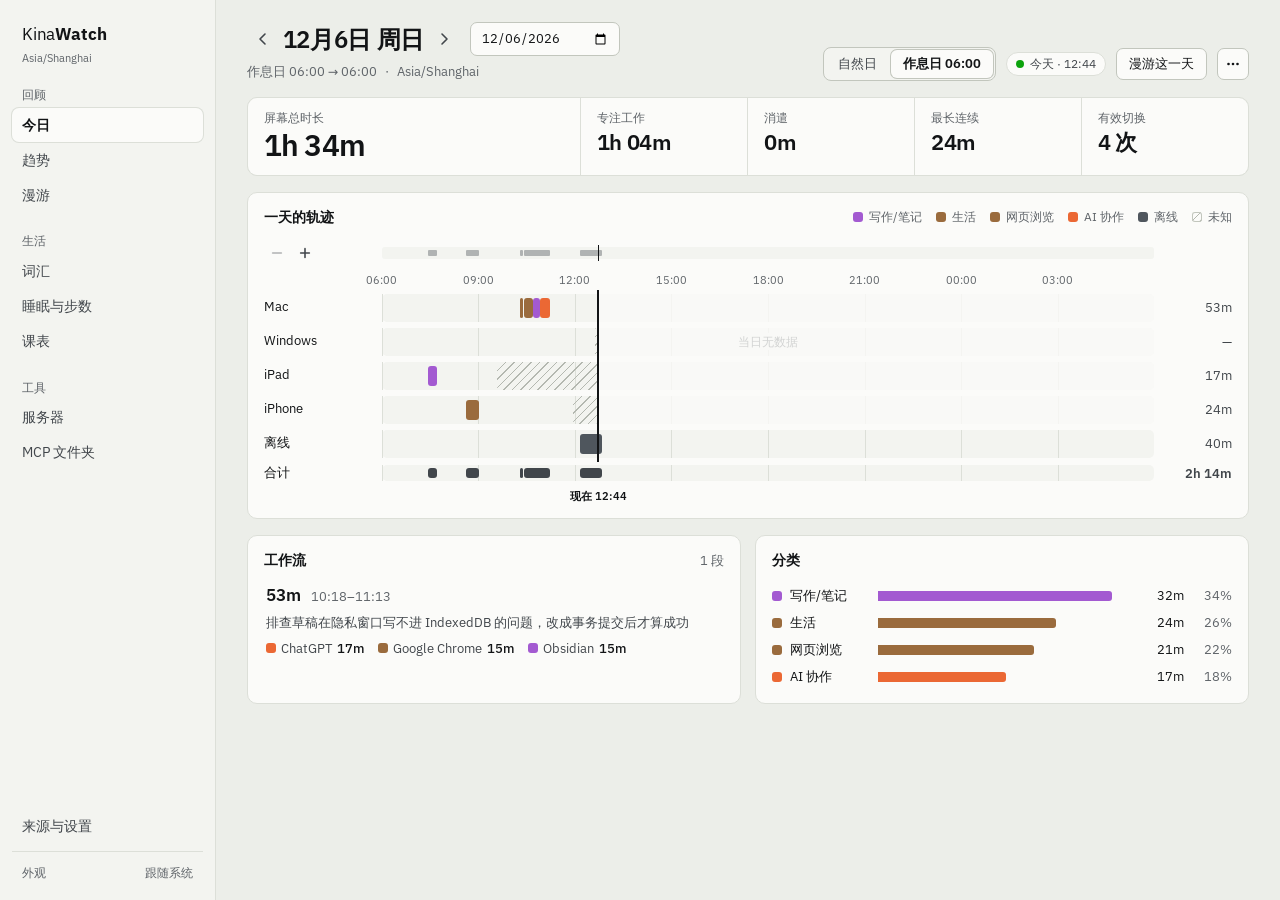
==== commit 40a6c2af: "Update previews" ====
--- a/branch/cloud-resources/index.html
+++ b/branch/cloud-resources/index.html
@@ -4,8 +4,9 @@
 <meta charset="utf-8">
 <meta name="viewport" content="width=device-width, initial-scale=1">
 <meta name="color-scheme" content="light dark">
+<link rel="icon" href="data:,">
 <title>KinaWatch</title>
-  <script type="module" crossorigin src="./assets/index-CEOjoVOU.js"></script>
+  <script type="module" crossorigin src="./assets/index-yDKvRCJj.js"></script>
   <link rel="modulepreload" crossorigin href="./assets/time-CAY5uYnl.js">
   <link rel="modulepreload" crossorigin href="./assets/route-CMRrT-E0.js">
   <link rel="modulepreload" crossorigin href="./assets/settings-DSFRvYmw.js">
